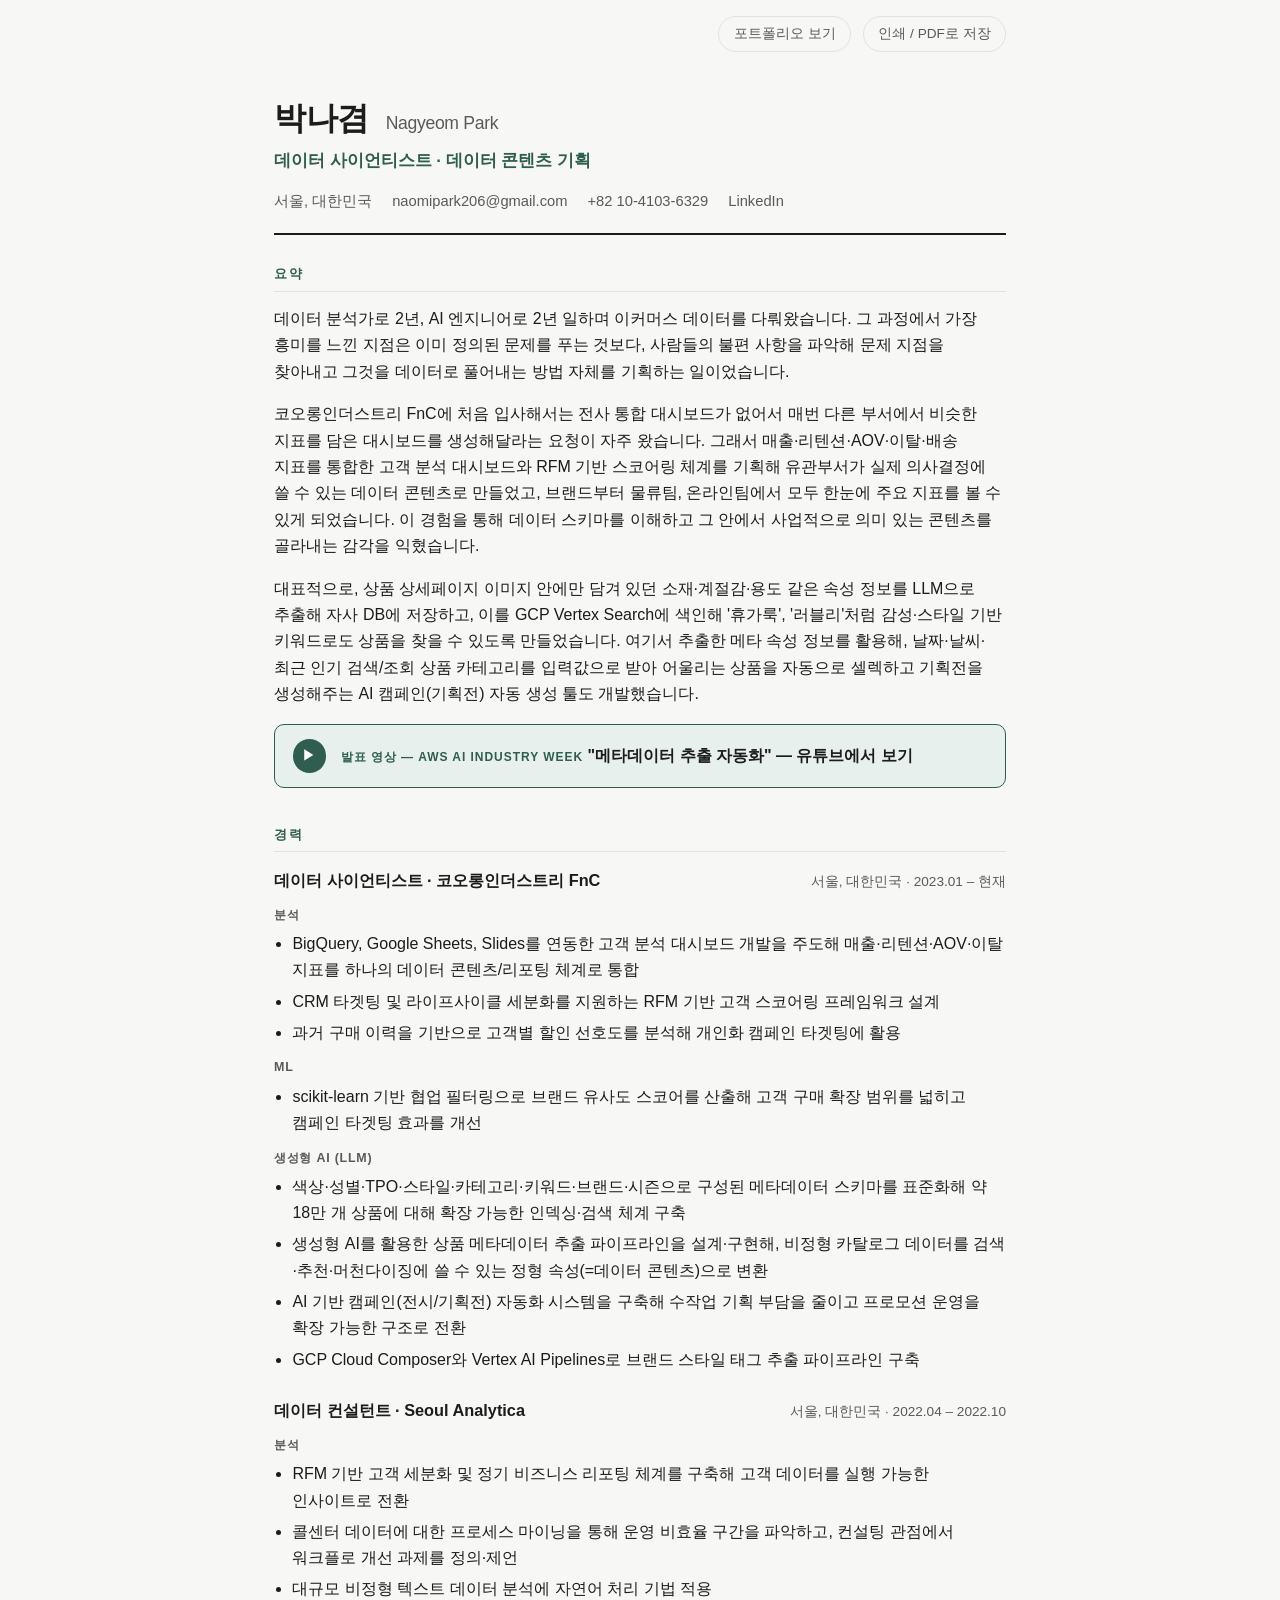
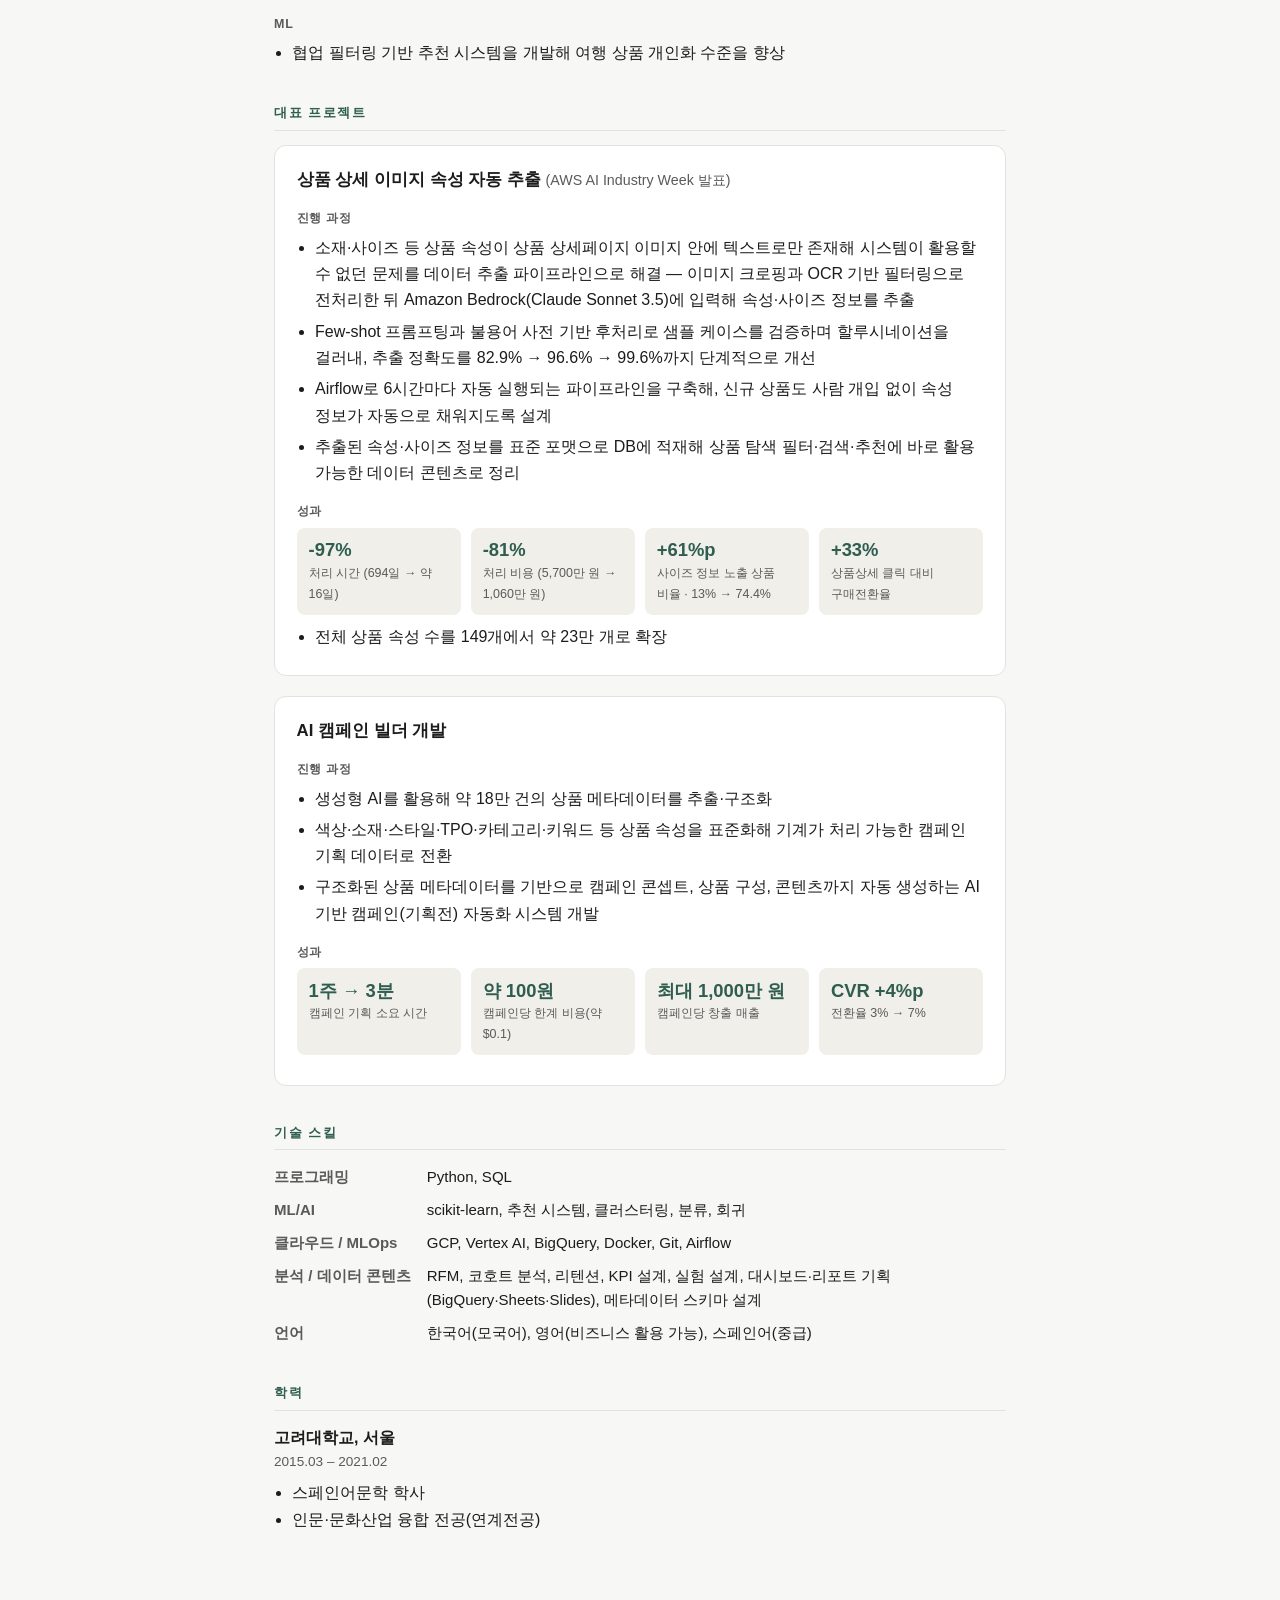
==== resume.html @ 782507ab "Rename resume file to resume.html Renames index.ko.targeted.html to resume.html and updates the port" ====
<!DOCTYPE html>
<html lang="ko">
<head>
<meta charset="UTF-8">
<meta name="viewport" content="width=device-width, initial-scale=1">
<title>박나겸 — 올리브영 파트너서비스사업팀 지원용</title>
<meta name="description" content="올리브영 리테일미디어플랫폼 사업부 · 파트너서비스사업팀 지원용 이력서 — 박나겸(Nagyeom Park).">
<link rel="stylesheet" href="assets/style.css">
</head>
<body>

<div class="topbar">
  <a href="portfolio.ko.html">포트폴리오 보기</a>
  <button onclick="window.print()" type="button">인쇄 / PDF로 저장</button>
</div>

<main class="page">

  <header class="masthead">
    <h1>박나겸 <span class="name-en">Nagyeom Park</span></h1>
    <div class="role">데이터 사이언티스트 · 데이터 콘텐츠 기획</div>
    <ul class="contact-list">
      <li>서울, 대한민국</li>
      <li><a href="mailto:naomipark206@gmail.com">naomipark206@gmail.com</a></li>
      <li><a href="tel:+821041036329">+82 10-4103-6329</a></li>
      <li><a href="https://www.linkedin.com/in/naomipark-24487b247" target="_blank" rel="noopener">LinkedIn</a></li>
    </ul>
  </header>

  <section class="summary">
    <h2 class="section-title">요약</h2>
    <p>데이터 분석가로 2년, AI 엔지니어로 2년 일하며 이커머스 데이터를 다뤄왔습니다. 그 과정에서 가장 흥미를 느낀 지점은 이미 정의된 문제를 푸는 것보다, 사람들의 불편 사항을 파악해 문제 지점을 찾아내고 그것을 데이터로 풀어내는 방법 자체를 기획하는 일이었습니다.</p>
    <p>코오롱인더스트리 FnC에 처음 입사해서는 전사 통합 대시보드가 없어서 매번 다른 부서에서 비슷한 지표를 담은 대시보드를 생성해달라는 요청이 자주 왔습니다. 그래서 매출·리텐션·AOV·이탈·배송 지표를 통합한 고객 분석 대시보드와 RFM 기반 스코어링 체계를 기획해 유관부서가 실제 의사결정에 쓸 수 있는 데이터 콘텐츠로 만들었고, 브랜드부터 물류팀, 온라인팀에서 모두 한눈에 주요 지표를 볼 수 있게 되었습니다. 이 경험을 통해 데이터 스키마를 이해하고 그 안에서 사업적으로 의미 있는 콘텐츠를 골라내는 감각을 익혔습니다.</p>
    <p>대표적으로, 상품 상세페이지 이미지 안에만 담겨 있던 소재·계절감·용도 같은 속성 정보를 LLM으로 추출해 자사 DB에 저장하고, 이를 GCP Vertex Search에 색인해 '휴가룩', '러블리'처럼 감성·스타일 기반 키워드로도 상품을 찾을 수 있도록 만들었습니다. 여기서 추출한 메타 속성 정보를 활용해, 날짜·날씨·최근 인기 검색/조회 상품 카테고리를 입력값으로 받아 어울리는 상품을 자동으로 셀렉하고 기획전을 생성해주는 AI 캠페인(기획전) 자동 생성 툴도 개발했습니다.</p>

    <a class="callout" href="https://youtu.be/ya3NrPPY67w?si=jgMGDJByTdV1jHS6" target="_blank" rel="noopener">
      <span class="play" aria-hidden="true">&#9654;</span>
      <span class="callout-text">
        <span class="label">발표 영상 — AWS AI Industry Week</span>
        <span class="title">"메타데이터 추출 자동화" — 유튜브에서 보기</span>
      </span>
    </a>
  </section>

  <section class="experience">
    <h2 class="section-title">경력</h2>

    <div class="job">
      <div class="job-header">
        <span class="job-title">데이터 사이언티스트 · 코오롱인더스트리 FnC</span>
        <span class="job-meta">서울, 대한민국 · 2023.01 – 현재</span>
      </div>

      <h4 class="track">분석</h4>
      <ul>
        <li>BigQuery, Google Sheets, Slides를 연동한 고객 분석 대시보드 개발을 주도해 매출·리텐션·AOV·이탈 지표를 하나의 데이터 콘텐츠/리포팅 체계로 통합</li>
        <li>CRM 타겟팅 및 라이프사이클 세분화를 지원하는 RFM 기반 고객 스코어링 프레임워크 설계</li>
        <li>과거 구매 이력을 기반으로 고객별 할인 선호도를 분석해 개인화 캠페인 타겟팅에 활용</li>
      </ul>

      <h4 class="track">ML</h4>
      <ul>
        <li>scikit-learn 기반 협업 필터링으로 브랜드 유사도 스코어를 산출해 고객 구매 확장 범위를 넓히고 캠페인 타겟팅 효과를 개선</li>
      </ul>

      <h4 class="track">생성형 AI (LLM)</h4>
      <ul>
        <li>색상·성별·TPO·스타일·카테고리·키워드·브랜드·시즌으로 구성된 메타데이터 스키마를 표준화해 약 18만 개 상품에 대해 확장 가능한 인덱싱·검색 체계 구축</li>
        <li>생성형 AI를 활용한 상품 메타데이터 추출 파이프라인을 설계·구현해, 비정형 카탈로그 데이터를 검색·추천·머천다이징에 쓸 수 있는 정형 속성(=데이터 콘텐츠)으로 변환</li>
        <li>AI 기반 캠페인(전시/기획전) 자동화 시스템을 구축해 수작업 기획 부담을 줄이고 프로모션 운영을 확장 가능한 구조로 전환</li>
        <li>GCP Cloud Composer와 Vertex AI Pipelines로 브랜드 스타일 태그 추출 파이프라인 구축</li>
      </ul>
    </div>

    <div class="job">
      <div class="job-header">
        <span class="job-title">데이터 컨설턴트 · Seoul Analytica</span>
        <span class="job-meta">서울, 대한민국 · 2022.04 – 2022.10</span>
      </div>

      <h4 class="track">분석</h4>
      <ul>
        <li>RFM 기반 고객 세분화 및 정기 비즈니스 리포팅 체계를 구축해 고객 데이터를 실행 가능한 인사이트로 전환</li>
        <li>콜센터 데이터에 대한 프로세스 마이닝을 통해 운영 비효율 구간을 파악하고, 컨설팅 관점에서 워크플로 개선 과제를 정의·제언</li>
        <li>대규모 비정형 텍스트 데이터 분석에 자연어 처리 기법 적용</li>
      </ul>

      <h4 class="track">ML</h4>
      <ul>
        <li>협업 필터링 기반 추천 시스템을 개발해 여행 상품 개인화 수준을 향상</li>
      </ul>
    </div>
  </section>

  <section class="portfolio">
    <h2 class="section-title">대표 프로젝트</h2>

    <article class="project">
      <h3>상품 상세 이미지 속성 자동 추출 <span style="font-weight:400;color:var(--color-text-muted);font-size:0.85em;">(AWS AI Industry Week 발표)</span></h3>

      <h4 class="subhead">진행 과정</h4>
      <ul>
        <li>소재·사이즈 등 상품 속성이 상품 상세페이지 이미지 안에 텍스트로만 존재해 시스템이 활용할 수 없던 문제를 데이터 추출 파이프라인으로 해결 — 이미지 크로핑과 OCR 기반 필터링으로 전처리한 뒤 Amazon Bedrock(Claude Sonnet 3.5)에 입력해 속성·사이즈 정보를 추출</li>
        <li>Few-shot 프롬프팅과 불용어 사전 기반 후처리로 샘플 케이스를 검증하며 할루시네이션을 걸러내, 추출 정확도를 82.9% → 96.6% → 99.6%까지 단계적으로 개선</li>
        <li>Airflow로 6시간마다 자동 실행되는 파이프라인을 구축해, 신규 상품도 사람 개입 없이 속성 정보가 자동으로 채워지도록 설계</li>
        <li>추출된 속성·사이즈 정보를 표준 포맷으로 DB에 적재해 상품 탐색 필터·검색·추천에 바로 활용 가능한 데이터 콘텐츠로 정리</li>
      </ul>

      <h4 class="subhead">성과</h4>
      <div class="impact-grid">
        <div class="stat">
          <span class="stat-number">-97%</span>
          <span class="stat-label">처리 시간 (694일 → 약 16일)</span>
        </div>
        <div class="stat">
          <span class="stat-number">-81%</span>
          <span class="stat-label">처리 비용 (5,700만 원 → 1,060만 원)</span>
        </div>
        <div class="stat">
          <span class="stat-number">+61%p</span>
          <span class="stat-label">사이즈 정보 노출 상품 비율 · 13% → 74.4%</span>
        </div>
        <div class="stat">
          <span class="stat-number">+33%</span>
          <span class="stat-label">상품상세 클릭 대비 구매전환율</span>
        </div>
      </div>
      <ul>
        <li>전체 상품 속성 수를 149개에서 약 23만 개로 확장</li>
      </ul>
    </article>

    <article class="project">
      <h3>AI 캠페인 빌더 개발</h3>

      <h4 class="subhead">진행 과정</h4>
      <ul>
        <li>생성형 AI를 활용해 약 18만 건의 상품 메타데이터를 추출·구조화</li>
        <li>색상·소재·스타일·TPO·카테고리·키워드 등 상품 속성을 표준화해 기계가 처리 가능한 캠페인 기획 데이터로 전환</li>
        <li>구조화된 상품 메타데이터를 기반으로 캠페인 콘셉트, 상품 구성, 콘텐츠까지 자동 생성하는 AI 기반 캠페인(기획전) 자동화 시스템 개발</li>
      </ul>

      <h4 class="subhead">성과</h4>
      <div class="impact-grid">
        <div class="stat">
          <span class="stat-number">1주 → 3분</span>
          <span class="stat-label">캠페인 기획 소요 시간</span>
        </div>
        <div class="stat">
          <span class="stat-number">약 100원</span>
          <span class="stat-label">캠페인당 한계 비용(약 $0.1)</span>
        </div>
        <div class="stat">
          <span class="stat-number">최대 1,000만 원</span>
          <span class="stat-label">캠페인당 창출 매출</span>
        </div>
        <div class="stat">
          <span class="stat-number">CVR +4%p</span>
          <span class="stat-label">전환율 3% → 7%</span>
        </div>
      </div>
    </article>

  </section>

  <section class="skills">
    <h2 class="section-title">기술 스킬</h2>
    <dl class="skills-table">
      <dt>프로그래밍</dt>
      <dd>Python, SQL</dd>
      <dt>ML/AI</dt>
      <dd>scikit-learn, 추천 시스템, 클러스터링, 분류, 회귀</dd>
      <dt>클라우드 / MLOps</dt>
      <dd>GCP, Vertex AI, BigQuery, Docker, Git, Airflow</dd>
      <dt>분석 / 데이터 콘텐츠</dt>
      <dd>RFM, 코호트 분석, 리텐션, KPI 설계, 실험 설계, 대시보드·리포트 기획(BigQuery·Sheets·Slides), 메타데이터 스키마 설계</dd>
      <dt>언어</dt>
      <dd>한국어(모국어), 영어(비즈니스 활용 가능), 스페인어(중급)</dd>
    </dl>
  </section>

  <section class="edu">
    <h2 class="section-title">학력</h2>
    <div class="edu-school">고려대학교, 서울</div>
    <div class="edu-meta">2015.03 – 2021.02</div>
    <ul>
      <li>스페인어문학 학사</li>
      <li>인문·문화산업 융합 전공(연계전공)</li>
    </ul>
  </section>

</main>
</body>
</html>
---- assets/style.css ----
/* naomi_resume — shared stylesheet for index.ko.html / index.en.html */

:root {
  --color-bg: #ffffff;
  --color-bg-alt: #f7f7f5;
  --color-text: #1c1c1c;
  --color-text-muted: #5a5a5a;
  --color-border: #e2e2df;
  --color-accent: #2f5d50;
  --color-accent-soft: #e8f0ed;
  --color-chip-bg: #f0efe9;
  --color-accent-contrast: #ffffff;
  --max-width: 780px;
  --font-sans: -apple-system, BlinkMacSystemFont, "Segoe UI", "Noto Sans KR",
    "Malgun Gothic", "Apple SD Gothic Neo", Roboto, Helvetica, Arial,
    sans-serif;
}

@media (prefers-color-scheme: dark) {
  :root:not([data-theme="light"]) {
    --color-bg: #15191a;
    --color-bg-alt: #1b2020;
    --color-text: #e9e7e2;
    --color-text-muted: #9ba39e;
    --color-border: #2d3433;
    --color-accent: #7cc4a4;
    --color-accent-soft: #1d2b26;
    --color-chip-bg: #212726;
    --color-accent-contrast: #0f1513;
  }
}

:root[data-theme="dark"] {
  --color-bg: #15191a;
  --color-bg-alt: #1b2020;
  --color-text: #e9e7e2;
  --color-text-muted: #9ba39e;
  --color-border: #2d3433;
  --color-accent: #7cc4a4;
  --color-accent-soft: #1d2b26;
  --color-chip-bg: #212726;
  --color-accent-contrast: #0f1513;
}

* {
  box-sizing: border-box;
}

html {
  -webkit-text-size-adjust: 100%;
}

body {
  margin: 0;
  padding: 0;
  background: var(--color-bg-alt);
  color: var(--color-text);
  font-family: var(--font-sans);
  line-height: 1.65;
  font-size: 16px;
  word-break: keep-all;
  overflow-wrap: break-word;
}

.page {
  max-width: var(--max-width);
  margin: 0 auto;
  padding: 2.5rem 1.5rem 4rem;
}

/* ---------- top bar (lang switch, print) ---------- */

.topbar {
  display: flex;
  justify-content: flex-end;
  gap: 0.75rem;
  max-width: var(--max-width);
  margin: 0 auto;
  padding: 1rem 1.5rem 0;
}

.topbar a,
.topbar button {
  font: inherit;
  font-size: 0.85rem;
  color: var(--color-text-muted);
  background: none;
  border: 1px solid var(--color-border);
  border-radius: 999px;
  padding: 0.35rem 0.9rem;
  text-decoration: none;
  cursor: pointer;
}

.topbar a:hover,
.topbar button:hover {
  border-color: var(--color-accent);
  color: var(--color-accent);
}

/* ---------- header / identity ---------- */

.masthead {
  border-bottom: 2px solid var(--color-text);
  padding-bottom: 1.25rem;
  margin-bottom: 1.75rem;
}

.masthead h1 {
  font-size: 2rem;
  margin: 0 0 0.15rem;
  letter-spacing: -0.01em;
}

.masthead h1 .name-en {
  font-size: 1.1rem;
  font-weight: 400;
  color: var(--color-text-muted);
  margin-left: 0.5rem;
}

.masthead .role {
  font-size: 1.05rem;
  color: var(--color-accent);
  font-weight: 600;
  margin-bottom: 0.9rem;
}

.contact-list {
  list-style: none;
  margin: 0;
  padding: 0;
  display: flex;
  flex-wrap: wrap;
  gap: 0.4rem 1.25rem;
  font-size: 0.92rem;
  color: var(--color-text-muted);
}

.contact-list a {
  color: inherit;
  text-decoration: none;
  border-bottom: 1px solid transparent;
}

.contact-list a:hover {
  color: var(--color-accent);
  border-bottom-color: var(--color-accent);
}

/* ---------- sections ---------- */

section {
  margin-bottom: 2.25rem;
}

h2.section-title {
  font-size: 0.8rem;
  letter-spacing: 0.12em;
  text-transform: uppercase;
  color: var(--color-accent);
  margin: 0 0 0.9rem;
  padding-bottom: 0.4rem;
  border-bottom: 1px solid var(--color-border);
}

.summary p {
  margin: 0 0 1rem;
}

/* ---------- featured talk callout ---------- */

.callout {
  display: flex;
  align-items: center;
  gap: 0.9rem;
  background: var(--color-accent-soft);
  border: 1px solid var(--color-accent);
  border-radius: 10px;
  padding: 0.9rem 1.1rem;
  text-decoration: none;
  color: var(--color-text);
}

.callout:hover {
  filter: brightness(0.97);
}

.callout .play {
  flex: 0 0 auto;
  width: 2.1rem;
  height: 2.1rem;
  border-radius: 50%;
  background: var(--color-accent);
  color: var(--color-accent-contrast);
  display: flex;
  align-items: center;
  justify-content: center;
  font-size: 0.85rem;
}

.callout .callout-text .label {
  font-size: 0.75rem;
  text-transform: uppercase;
  letter-spacing: 0.08em;
  color: var(--color-accent);
  font-weight: 700;
  margin-bottom: 0.15rem;
}

.callout .callout-text .title {
  font-weight: 600;
}

/* ---------- experience ---------- */

.job {
  margin-bottom: 1.5rem;
}

.job:last-child {
  margin-bottom: 0;
}

.job-header {
  display: flex;
  flex-wrap: wrap;
  justify-content: space-between;
  align-items: baseline;
  gap: 0.25rem 1rem;
  margin-bottom: 0.5rem;
}

.job-header .job-title {
  font-weight: 700;
  font-size: 1.02rem;
}

.job-header .job-meta {
  font-size: 0.85rem;
  color: var(--color-text-muted);
  white-space: nowrap;
}

.job h4.track {
  font-size: 0.78rem;
  text-transform: uppercase;
  letter-spacing: 0.06em;
  color: var(--color-text-muted);
  margin: 0.7rem 0 0.35rem;
}

.job ul {
  margin: 0 0 0.2rem;
  padding-left: 1.15rem;
}

.job li {
  margin-bottom: 0.3rem;
}

/* ---------- portfolio projects ---------- */

.project {
  border: 1px solid var(--color-border);
  border-radius: 12px;
  padding: 1.25rem 1.35rem;
  margin-bottom: 1.25rem;
  background: var(--color-bg);
}

.project:last-child {
  margin-bottom: 0;
}

.project h3 {
  margin: 0 0 0.85rem;
  font-size: 1.05rem;
}

.project h4.subhead {
  font-size: 0.78rem;
  text-transform: uppercase;
  letter-spacing: 0.06em;
  color: var(--color-text-muted);
  margin: 0.9rem 0 0.4rem;
}

.project h4.subhead:first-of-type {
  margin-top: 0;
}

.project ul {
  margin: 0;
  padding-left: 1.15rem;
}

.project li {
  margin-bottom: 0.3rem;
}

.project-image {
  margin: 0 0 0.9rem;
}

.project-image img {
  display: block;
  width: 100%;
  border-radius: 8px;
  border: 1px solid var(--color-border);
}

.project-image figcaption {
  font-size: 0.78rem;
  color: var(--color-text-muted);
  margin-top: 0.4rem;
}

.img-placeholder {
  display: flex;
  align-items: center;
  justify-content: center;
  min-height: 160px;
  border: 1px dashed var(--color-border);
  border-radius: 8px;
  color: var(--color-text-muted);
  font-size: 0.85rem;
  background: var(--color-bg-alt);
  text-align: center;
  padding: 1rem;
}

.project.todo {
  border-style: dashed;
}

.project.todo h3::after {
  content: "작성 중";
  display: inline-block;
  margin-left: 0.6rem;
  font-size: 0.68rem;
  font-weight: 700;
  letter-spacing: 0.04em;
  color: var(--color-text-muted);
  background: var(--color-chip-bg);
  border-radius: 999px;
  padding: 0.1rem 0.55rem;
  vertical-align: middle;
}

.todo-note {
  color: var(--color-text-muted);
  font-style: italic;
  font-size: 0.9rem;
}

.impact-grid {
  display: grid;
  grid-template-columns: repeat(auto-fit, minmax(140px, 1fr));
  gap: 0.6rem;
  margin: 0.4rem 0 0.6rem;
}

.stat {
  background: var(--color-chip-bg);
  border-radius: 8px;
  padding: 0.65rem 0.75rem;
  text-align: left;
}

.stat .stat-number {
  display: block;
  font-size: 1.15rem;
  font-weight: 800;
  color: var(--color-accent);
  line-height: 1.25;
}

.stat .stat-label {
  display: block;
  font-size: 0.78rem;
  color: var(--color-text-muted);
  margin-top: 0.1rem;
}

/* ---------- skills ---------- */

.skills-table {
  display: grid;
  grid-template-columns: auto 1fr;
  gap: 0.5rem 1rem;
  font-size: 0.94rem;
}

.skills-table dt {
  font-weight: 700;
  color: var(--color-text-muted);
  white-space: nowrap;
}

.skills-table dd {
  margin: 0;
}

/* ---------- education ---------- */

.edu-school {
  font-weight: 700;
}

.edu-meta {
  font-size: 0.85rem;
  color: var(--color-text-muted);
  margin-bottom: 0.4rem;
}

.edu ul {
  margin: 0;
  padding-left: 1.15rem;
}

/* ---------- footer ---------- */

footer.page-footer {
  border-top: 1px solid var(--color-border);
  margin-top: 2.5rem;
  padding-top: 1rem;
  font-size: 0.78rem;
  color: var(--color-text-muted);
}

/* ---------- responsive ---------- */

@media (max-width: 480px) {
  body {
    font-size: 15.5px;
  }
  .masthead h1 {
    font-size: 1.6rem;
  }
  .job-header {
    flex-direction: column;
    align-items: flex-start;
  }
}

/* ---------- print ---------- */

@media print {
  body {
    background: #fff;
  }
  .topbar {
    display: none;
  }
  .page {
    padding: 0;
    max-width: none;
  }
  .project,
  .callout {
    break-inside: avoid;
  }
  a {
    color: inherit;
    text-decoration: none;
  }
  section {
    margin-bottom: 1.4rem;
  }
}
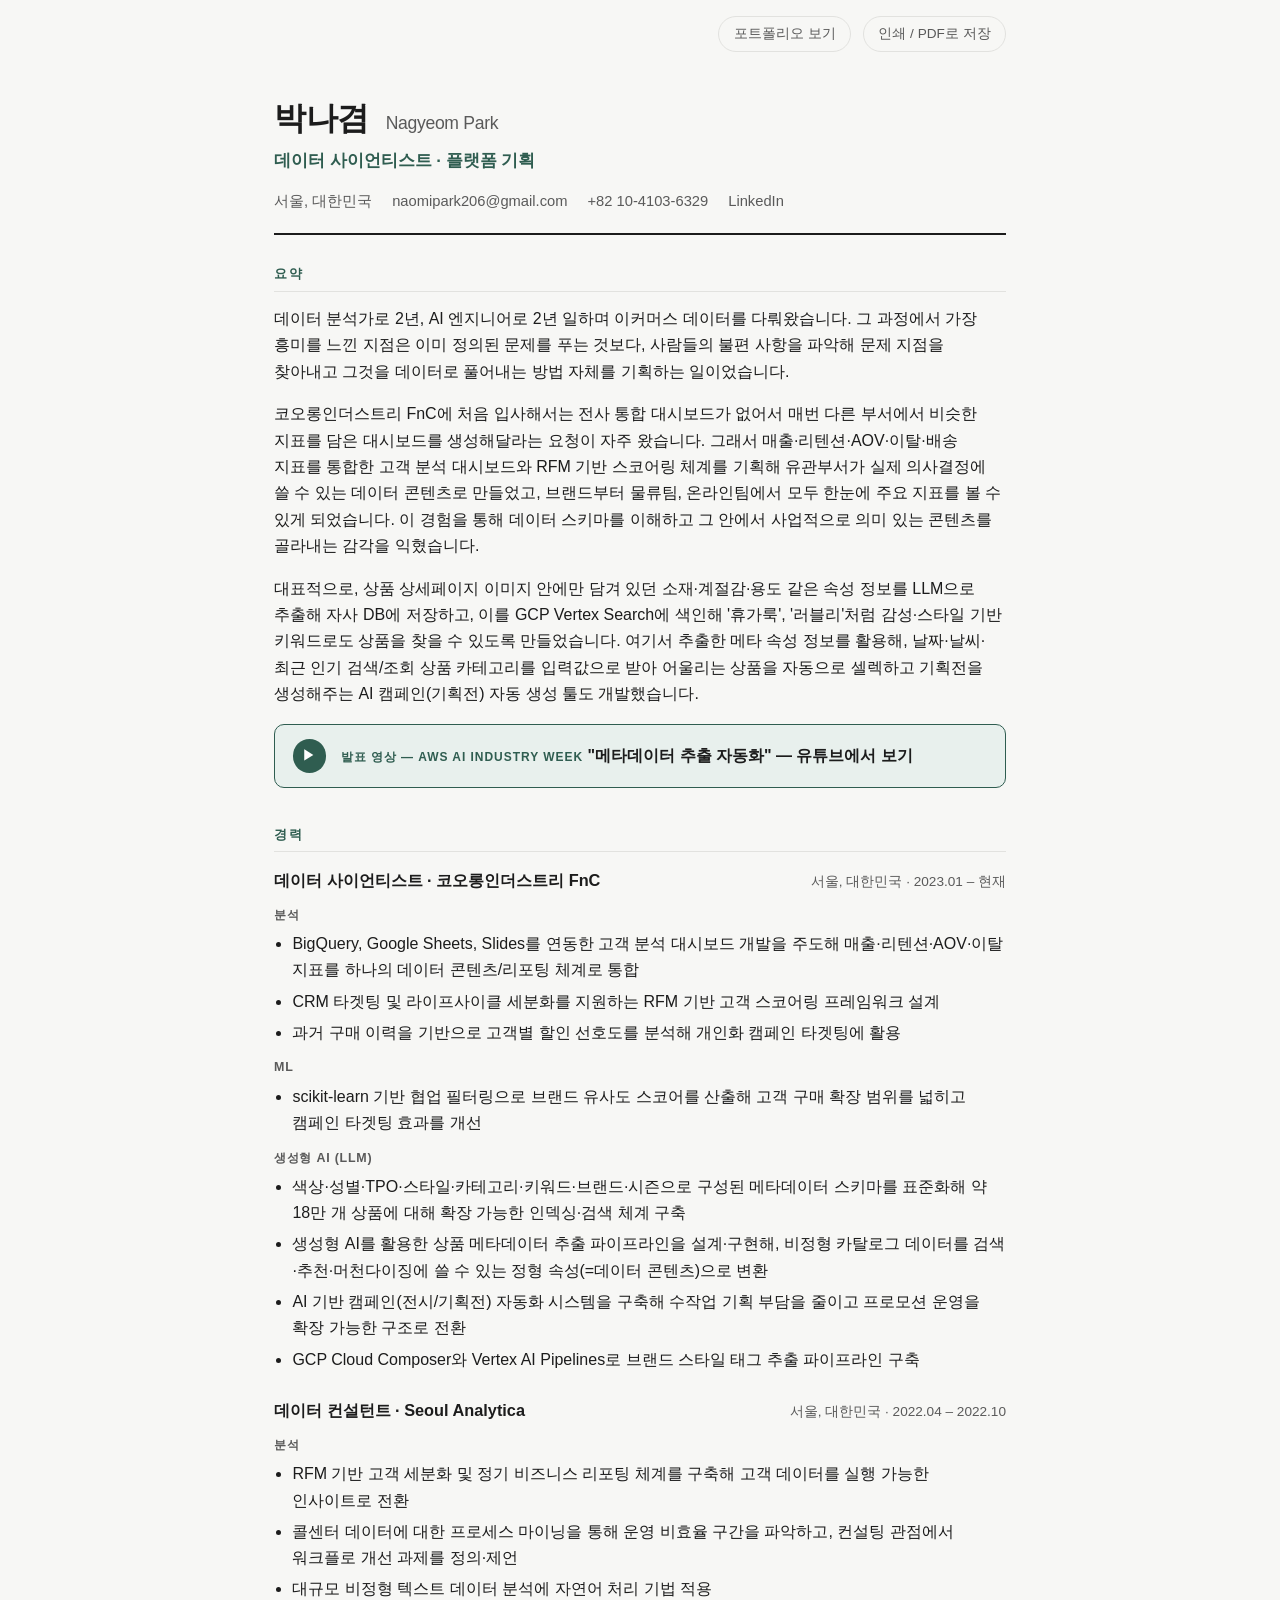
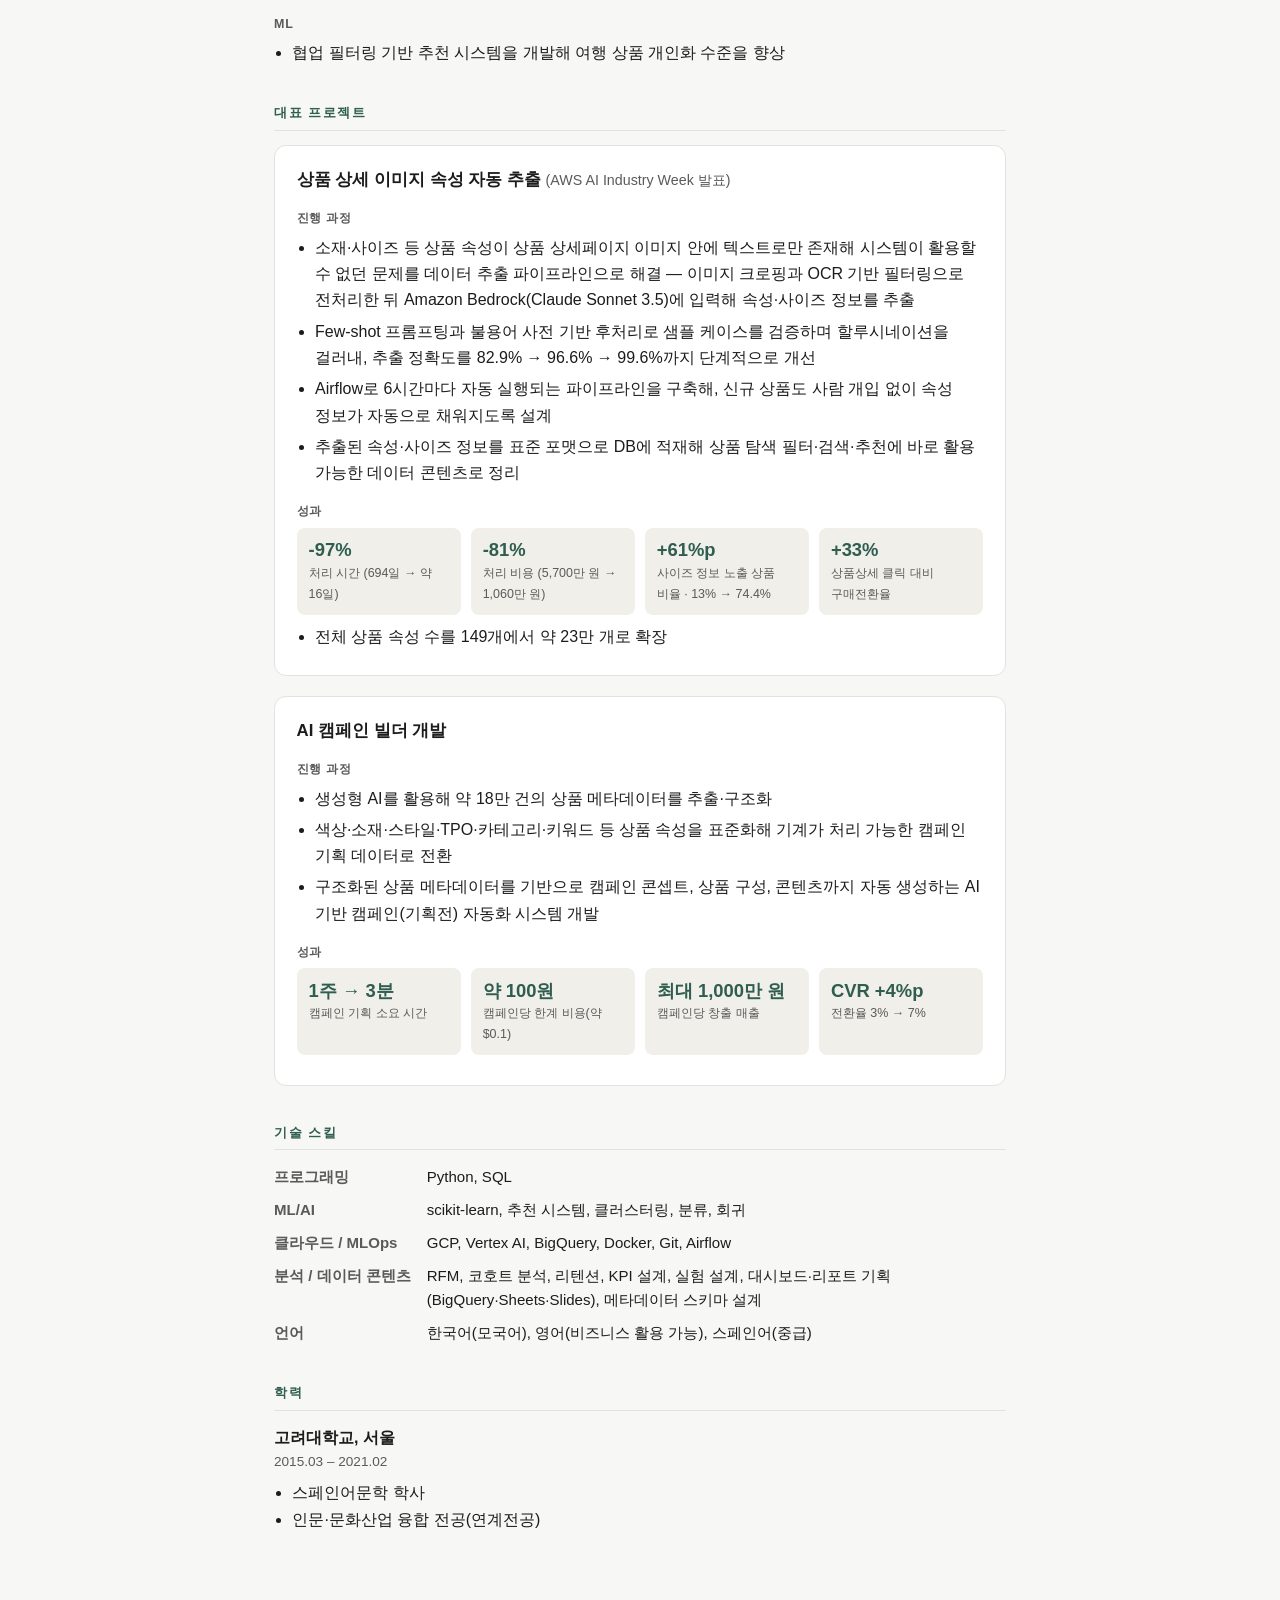
==== commit c5a4a6ce: "resume: 상단 소개 '데이터 콘텐츠 기획' → '플랫폼 기획' Co-Authored-By: Claude Opus 5.5 <noreply@anthropic.com> Claude" ====
--- a/resume.html
+++ b/resume.html
@@ -3,8 +3,8 @@
 <head>
 <meta charset="UTF-8">
 <meta name="viewport" content="width=device-width, initial-scale=1">
-<title>박나겸 — 올리브영 파트너서비스사업팀 지원용</title>
-<meta name="description" content="올리브영 리테일미디어플랫폼 사업부 · 파트너서비스사업팀 지원용 이력서 — 박나겸(Nagyeom Park).">
+<title>박나겸 — 데이터 사이언티스트</title>
+<meta name="description" content="데이터 사이언티스트 박나겸(Nagyeom Park)의 이력서.">
 <link rel="stylesheet" href="assets/style.css">
 </head>
 <body>
@@ -18,7 +18,7 @@
 
   <header class="masthead">
     <h1>박나겸 <span class="name-en">Nagyeom Park</span></h1>
-    <div class="role">데이터 사이언티스트 · 데이터 콘텐츠 기획</div>
+    <div class="role">데이터 사이언티스트 · 플랫폼 기획</div>
     <ul class="contact-list">
       <li>서울, 대한민국</li>
       <li><a href="mailto:naomipark206@gmail.com">naomipark206@gmail.com</a></li>
